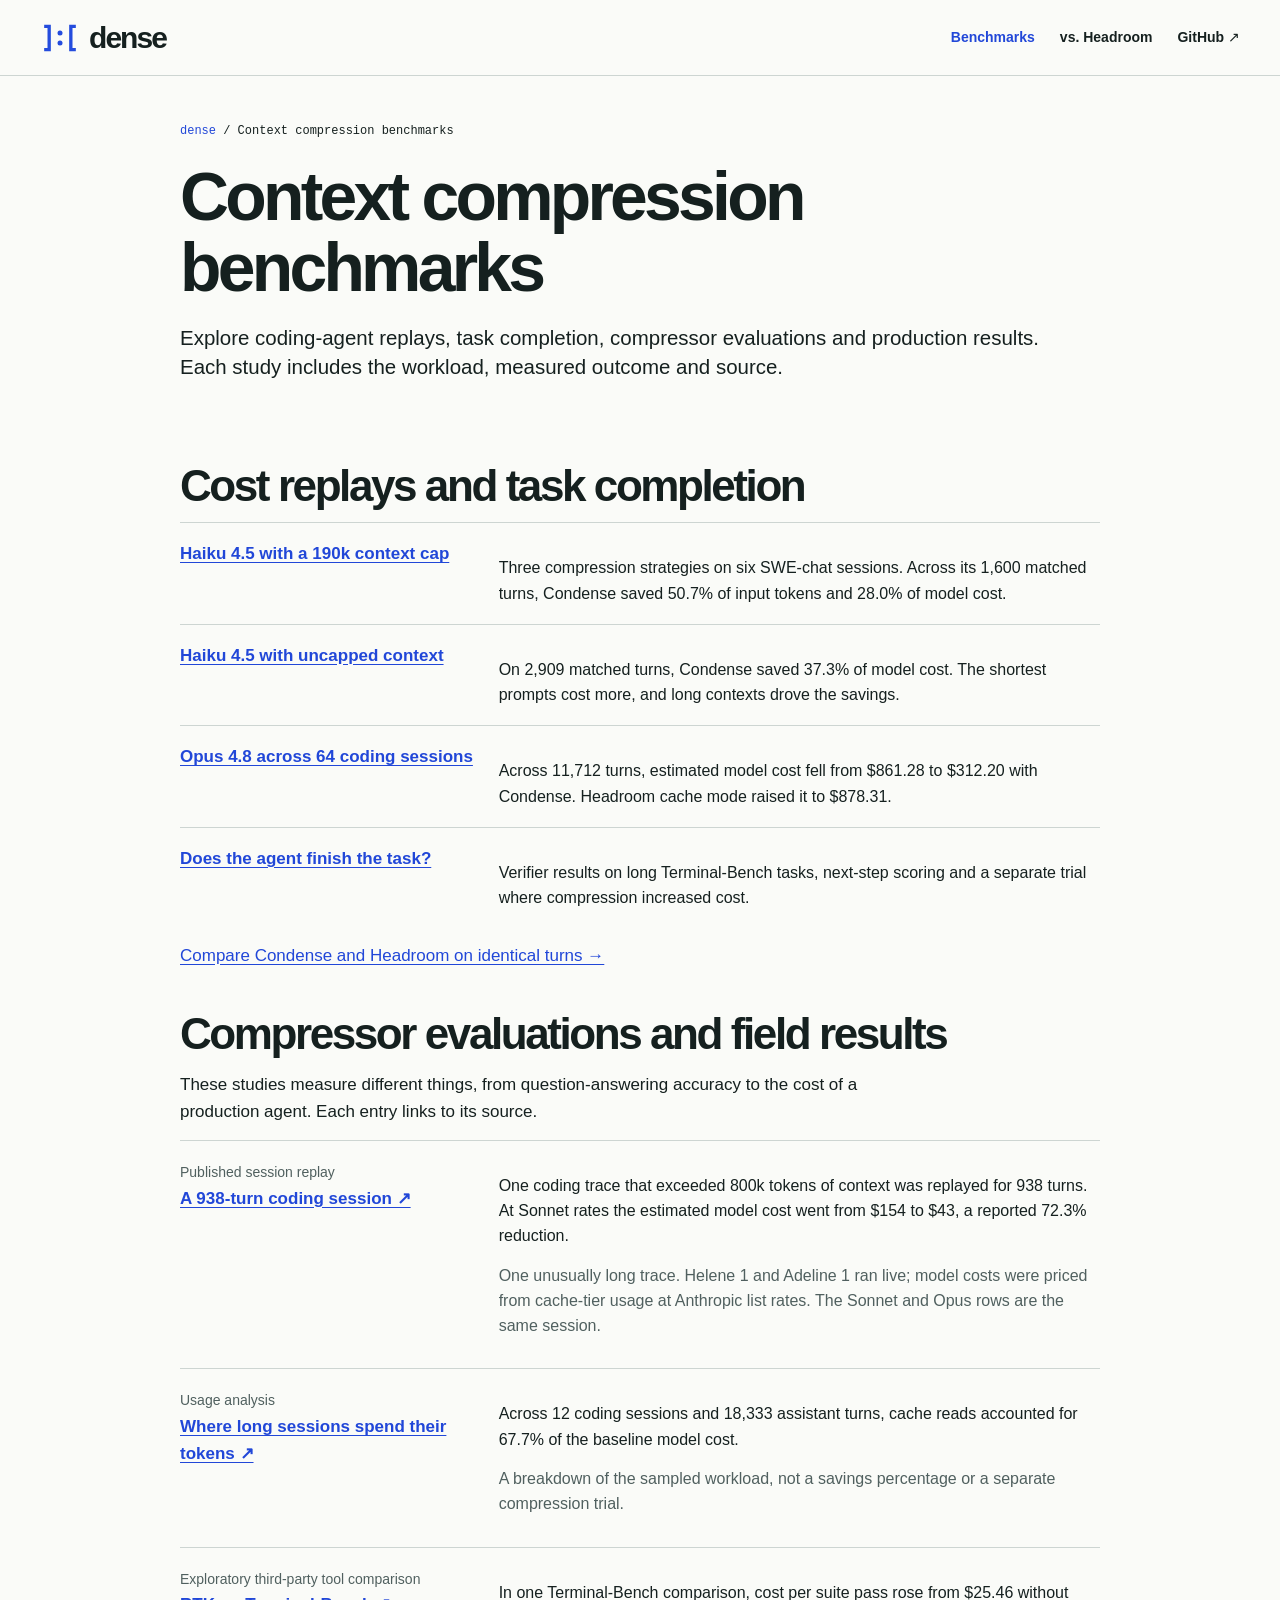
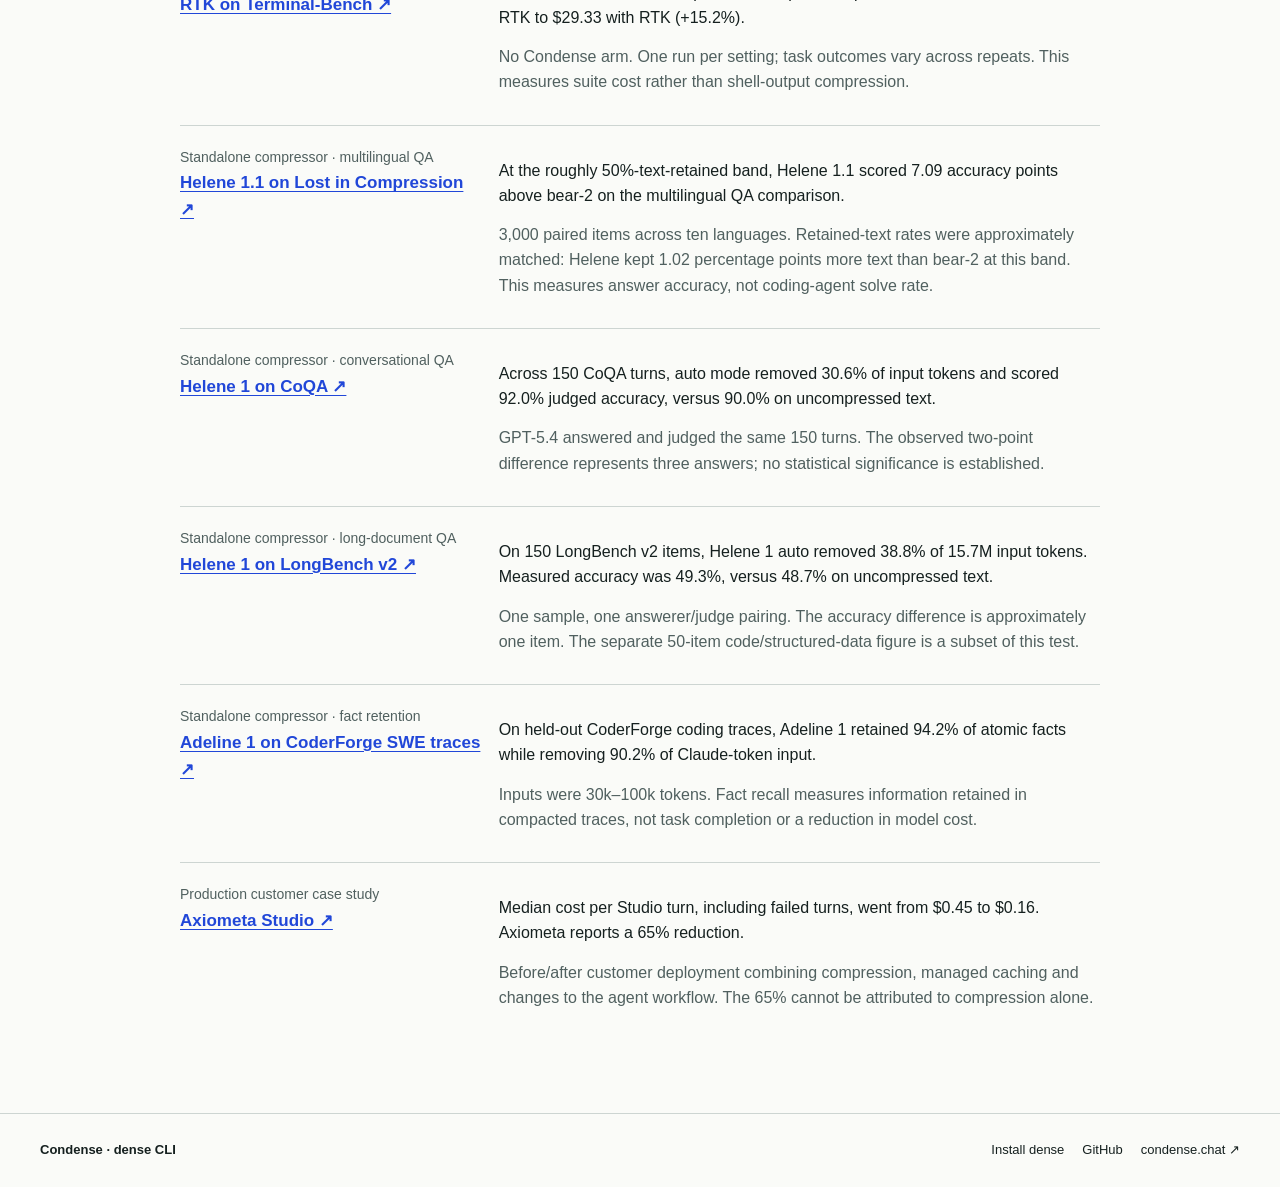
==== docs/benchmarks/index.html @ 9694a5ec "docs: publish coding-agent cost and quality benchmarks" ====
<!doctype html><html lang="en"><head>
<meta charset="utf-8"><meta name="viewport" content="width=device-width, initial-scale=1">
<title>LLM context compression benchmarks | Condense</title><meta name="description" content="Explore coding-agent replays, task completion, compressor evaluations and production results. Each study includes the workload, measured outcome and source.">
<link rel="canonical" href="https://condense-chat.github.io/dense/benchmarks/"><meta property="og:type" content="website"><meta property="og:site_name" content="Condense">
<meta property="og:title" content="LLM context compression benchmarks | Condense"><meta property="og:description" content="Explore coding-agent replays, task completion, compressor evaluations and production results. Each study includes the workload, measured outcome and source."><meta property="og:url" content="https://condense-chat.github.io/dense/benchmarks/"><meta property="og:image" content="https://condense-chat.github.io/dense/assets/social.png"><meta name="twitter:card" content="summary_large_image">
<link rel="icon" href="../assets/mark.svg"><link rel="stylesheet" href="../assets/style.css"><script defer src="../assets/copy.js"></script>
<script type="application/ld+json">{"@context": "https://schema.org", "@graph": [{"@type": "WebPage", "@id": "https://condense-chat.github.io/dense/benchmarks/", "name": "LLM context compression benchmarks | Condense", "description": "Explore coding-agent replays, task completion, compressor evaluations and production results. Each study includes the workload, measured outcome and source.", "publisher": {"@type": "Organization", "name": "Condense", "url": "https://condense.chat/"}}, {"@type": "BreadcrumbList", "itemListElement": [{"@type": "ListItem", "position": 1, "name": "dense", "item": "https://condense-chat.github.io/dense/"}, {"@type": "ListItem", "position": 2, "name": "Context compression benchmarks", "item": "https://condense-chat.github.io/dense/benchmarks/"}]}]}</script></head><body>
<a class="skip" href="#main">Skip to content</a><header class="top"><div class="wrap nav"><a class="brand" href="../" aria-label="dense home"><img src="../assets/mark.svg" alt="">dense</a><nav class="links" aria-label="Main navigation"><a href="../benchmarks/" aria-current="page">Benchmarks</a><a href="../compare/headroom/">vs. Headroom</a><a class="github" href="https://github.com/condense-chat/dense">GitHub ↗</a></nav></div></header>
<main id="main"><article class="wrap story body-end"><header class="pagehead"><nav class="crumb" aria-label="Breadcrumb"><a href="../">dense</a> / Context compression benchmarks</nav><h1>Context compression benchmarks</h1><p class="lede">Explore coding-agent replays, task completion, compressor evaluations and production results. Each study includes the workload, measured outcome and source.</p></header><h2>Cost replays and task completion</h2><ul class="rows"><li><a href="../benchmarks/haiku-capped/">Haiku 4.5 with a 190k context cap</a><p>Three compression strategies on six SWE-chat sessions. Across its 1,600 matched turns, Condense saved 50.7% of input tokens and 28.0% of model cost.</p></li><li><a href="../benchmarks/haiku-long/">Haiku 4.5 with uncapped context</a><p>On 2,909 matched turns, Condense saved 37.3% of model cost. The shortest prompts cost more, and long contexts drove the savings.</p></li><li><a href="../benchmarks/opus-rewrite/">Opus 4.8 across 64 coding sessions</a><p>Across 11,712 turns, estimated model cost fell from $861.28 to $312.20 with Condense. Headroom cache mode raised it to $878.31.</p></li><li><a href="../benchmarks/quality/">Does the agent finish the task?</a><p>Verifier results on long Terminal-Bench tasks, next-step scoring and a separate trial where compression increased cost.</p></li></ul><p><a href="../compare/headroom/">Compare Condense and Headroom on identical turns →</a></p><h2>Compressor evaluations and field results</h2><p>These studies measure different things, from question-answering accuracy to the cost of a production agent. Each entry links to its source.</p><ul class="rows"><li><div><small>Published session replay</small><br><a href="https://condense.chat/blog/anatomy-of-savings/">A 938-turn coding session ↗</a></div><div><p>One coding trace that exceeded 800k tokens of context was replayed for 938 turns. At Sonnet rates the estimated model cost went from $154 to $43, a reported 72.3% reduction.</p><p class="fine">One unusually long trace. Helene 1 and Adeline 1 ran live; model costs were priced from cache-tier usage at Anthropic list rates. The Sonnet and Opus rows are the same session.</p></div></li><li><div><small>Usage analysis</small><br><a href="https://condense.chat/blog/anatomy-of-savings/">Where long sessions spend their tokens ↗</a></div><div><p>Across 12 coding sessions and 18,333 assistant turns, cache reads accounted for 67.7% of the baseline model cost.</p><p class="fine">A breakdown of the sampled workload, not a savings percentage or a separate compression trial.</p></div></li><li><div><small>Exploratory third-party tool comparison</small><br><a href="https://condense.chat/blog/case-001-rtk/">RTK on Terminal-Bench ↗</a></div><div><p>In one Terminal-Bench comparison, cost per suite pass rose from $25.46 without RTK to $29.33 with RTK (+15.2%).</p><p class="fine">No Condense arm. One run per setting; task outcomes vary across repeats. This measures suite cost rather than shell-output compression.</p></div></li><li><div><small>Standalone compressor · multilingual QA</small><br><a href="https://condense.chat/blog/helene-1-1/">Helene 1.1 on Lost in Compression ↗</a></div><div><p>At the roughly 50%-text-retained band, Helene 1.1 scored 7.09 accuracy points above bear-2 on the multilingual QA comparison.</p><p class="fine">3,000 paired items across ten languages. Retained-text rates were approximately matched: Helene kept 1.02 percentage points more text than bear-2 at this band. This measures answer accuracy, not coding-agent solve rate.</p></div></li><li><div><small>Standalone compressor · conversational QA</small><br><a href="https://condense.chat/blog/helene-1/">Helene 1 on CoQA ↗</a></div><div><p>Across 150 CoQA turns, auto mode removed 30.6% of input tokens and scored 92.0% judged accuracy, versus 90.0% on uncompressed text.</p><p class="fine">GPT-5.4 answered and judged the same 150 turns. The observed two-point difference represents three answers; no statistical significance is established.</p></div></li><li><div><small>Standalone compressor · long-document QA</small><br><a href="https://condense.chat/blog/helene-1/">Helene 1 on LongBench v2 ↗</a></div><div><p>On 150 LongBench v2 items, Helene 1 auto removed 38.8% of 15.7M input tokens. Measured accuracy was 49.3%, versus 48.7% on uncompressed text.</p><p class="fine">One sample, one answerer/judge pairing. The accuracy difference is approximately one item. The separate 50-item code/structured-data figure is a subset of this test.</p></div></li><li><div><small>Standalone compressor · fact retention</small><br><a href="https://condense.chat/blog/2026-05-23-adeline-v1/">Adeline 1 on CoderForge SWE traces ↗</a></div><div><p>On held-out CoderForge coding traces, Adeline 1 retained 94.2% of atomic facts while removing 90.2% of Claude-token input.</p><p class="fine">Inputs were 30k–100k tokens. Fact recall measures information retained in compacted traces, not task completion or a reduction in model cost.</p></div></li><li><div><small>Production customer case study</small><br><a href="https://condense.chat/blog/axiometa/">Axiometa Studio ↗</a></div><div><p>Median cost per Studio turn, including failed turns, went from $0.45 to $0.16. Axiometa reports a 65% reduction.</p><p class="fine">Before/after customer deployment combining compression, managed caching and changes to the agent workflow. The 65% cannot be attributed to compression alone.</p></div></li></ul></article></main><footer class="footer"><div class="wrap foot"><strong>Condense · dense CLI</strong><nav aria-label="Footer"><a href="../#install">Install dense</a><a href="https://github.com/condense-chat/dense">GitHub</a><a href="https://condense.chat/">condense.chat ↗</a></nav></div></footer></body></html>
---- docs/assets/style.css ----
:root{--ink:#15201f;--muted:#50605f;--line:#cdd5d2;--paper:#fafbf8;--blue:#2147d8;--mono:ui-monospace,SFMono-Regular,Consolas,monospace;--sans:Inter,"Helvetica Neue",Arial,sans-serif}*{box-sizing:border-box}html{scroll-padding-top:18px}body{margin:0;background:var(--paper);font:17px/1.58 var(--sans);color:var(--ink)}a{color:var(--blue);text-underline-offset:.2em}a:focus-visible,button:focus-visible,summary:focus-visible{outline:3px solid #e48216;outline-offset:4px}h1,h2,h3,p,figure{margin:0}h1,h2,h3{line-height:1.04;letter-spacing:-.055em}h1{font-size:clamp(48px,6vw,91px);font-weight:650}h2{font-size:clamp(31px,4vw,54px);font-weight:600}h3{font-size:25px}p+p{margin-top:14px}.wrap{width:min(1200px,calc(100% - 80px));margin:auto}.top{border-bottom:1px solid var(--line)}.nav,.brand,.actions,.links,.foot{display:flex;align-items:center}.nav{justify-content:space-between;min-height:75px;gap:22px}.brand{gap:9px;color:var(--ink);font-size:30px;line-height:1;font-weight:700;letter-spacing:-.065em;text-decoration:none}.brand img{width:40px;height:34px}.links{gap:25px;font-size:14px;font-weight:560}.links a,.foot a{color:var(--ink);text-decoration:none}.links a:hover,.foot a:hover{text-decoration:underline}.links [aria-current=page]{color:var(--blue)}.skip{position:absolute;left:-10000px}.skip:focus{left:10px;top:6px;background:white;padding:8px;z-index:10}.hero{display:grid;grid-template-columns:1fr 1fr;align-items:center;gap:clamp(30px,5vw,82px);padding:clamp(45px,6.6vw,90px) 0}.eyebrow,.meta,.file,.kicker,.readout dt{font:600 11px/1.5 var(--mono);letter-spacing:.095em;text-transform:uppercase}.eyebrow{margin-bottom:21px;color:var(--muted)}.hero h1 em{color:var(--blue);font-style:normal}.hero .lede,.lede{font-size:clamp(18px,1.6vw,23px);line-height:1.43;max-width:47em}.hero .lede{margin:23px 0;max-width:34em}.actions{gap:20px;flex-wrap:wrap}.btn{display:inline-flex;align-items:center;justify-content:center;gap:20px;background:var(--ink);color:white;text-decoration:none;padding:12px 19px;border-radius:5px;font-weight:600;font-size:15px}.btn:hover{background:var(--blue)}.textlink{font-size:15px;font-weight:600}.herofigure{position:relative;isolation:isolate;overflow:hidden;background:#2348d9;color:white;border-radius:9px;padding:clamp(23px,3vw,42px);box-shadow:0 3px 0 #132b87}.herofigure:after{content:"";position:absolute;z-index:-1;inset:0;background-image:radial-gradient(#ffffff35 1px,transparent 1.3px);background-size:13px 13px;mask-image:linear-gradient(120deg,transparent 20%,#000 95%)}.herofigure .file{font-size:11px;color:#edf1ff}.herofigure .large{display:block;font-size:clamp(64px,7.8vw,118px);font-weight:550;line-height:1.15;letter-spacing:-.08em;margin-top:13px}.herofigure .unit{font-size:17px;font-weight:500}.bars{margin-top:22px}.barrow{display:grid;grid-template-columns:76px 1fr 70px;gap:10px;align-items:center;margin:9px 0;font:13px var(--mono)}.barrow b{text-align:right}.track{background:#ffffff27;height:8px}.bar{display:block;height:100%;background:#fff}.bar.after{width:36.25%;background:#b5f0cb}.herofigure figcaption{border-top:1px solid #ffffff55;font:12px/1.5 var(--mono);padding-top:13px;margin-top:20px}.section{border-top:1px solid var(--line);padding:clamp(35px,4.5vw,65px) 0}.secthead{display:flex;justify-content:space-between;align-items:baseline;gap:20px;margin-bottom:22px}.section p,.story p{max-width:78ch}.section h2+p,.story h2+p,.story h3+p{margin-top:15px}.section .textlink,.story .textlink{display:inline-block;margin-top:12px}.micro,figcaption,.fine{font-size:14px;color:var(--muted)}.herofigure figcaption{color:#eef3ff}.tablewrap{max-width:100%;overflow-x:auto;margin:22px 0 12px}table{border-collapse:collapse;width:100%;font-size:15px;font-variant-numeric:tabular-nums}th,td{text-align:right;border-bottom:1px solid var(--line);padding:12px 13px}th{font:600 12px/1.4 var(--mono);color:var(--muted);background:#edf1ed}td:first-child,th:first-child{text-align:left}tbody th{font:600 15px var(--sans);color:var(--ink);background:transparent}.focus{background:#edf1ff}.focus td:last-child{color:var(--blue);font-weight:650}.tagrow{display:grid;grid-template-columns:1fr 1fr;gap:22px}.panel{padding:22px;border:1px solid var(--line);border-radius:7px}.panel h3{margin-bottom:10px}.panel p{font-size:16px}.readout{margin:0 0 24px;display:grid;grid-template-columns:repeat(3,1fr);gap:10px;border-bottom:1px solid var(--line);padding:20px 0}.readout dd{margin:4px 0 0;font-size:30px;letter-spacing:-.05em}.readout dt{color:var(--muted)}.rows{list-style:none;padding:0;margin:20px 0 0}.rows li{border-top:1px solid var(--line);padding:18px 0;display:grid;grid-template-columns:minmax(200px,1fr) 2fr;gap:18px}.rows a{font-weight:600}.rows p{font-size:16px}.rows small{color:var(--muted);font-size:14px}.pagehead{padding:48px 0 34px}.pagehead h1{font-size:clamp(40px,5.3vw,76px);max-width:19ch}.pagehead .lede{margin:20px 0 5px}.crumb{font:12px var(--mono);margin-bottom:24px}.story{max-width:920px}.story h2{font-size:clamp(29px,3.5vw,44px);margin-top:42px}.story h3{margin-top:28px}.story p,.story ul{margin-top:14px}.plot{margin:20px 0 12px}.plot img{width:100%;max-width:780px;display:block}.plot figcaption{margin-top:8px}.install{background:#e9ede7}.install .wrap{padding-block:44px}.install h2{margin-bottom:14px}code,pre{font-family:var(--mono)}code{font-size:.9em}pre{padding:15px 18px;background:#132522;color:#eef7ee;border-radius:5px;overflow-x:auto;line-height:1.55;font-size:14px;margin:8px 0 12px}.cmd{position:relative}.cmd pre{padding-right:75px}.copy{position:absolute;top:8px;right:8px;color:#ecf6f0;border:1px solid #65766f;border-radius:3px;background:#243b35;cursor:pointer;padding:5px 8px;font:12px var(--mono)}details{margin-top:14px}summary{cursor:pointer;font-weight:600}.install .launch{margin-top:15px}.foot{justify-content:space-between;gap:15px;flex-wrap:wrap;padding:26px 0;font-size:13px}.foot nav{display:flex;gap:18px}.footer{margin-top:38px;border-top:1px solid var(--line)}.install+.footer{margin-top:0}.fine{margin-block:12px}.body-end{padding-bottom:35px}.kicker{color:var(--blue)}@media(max-width:800px){.wrap{width:calc(100% - 36px)}.hero{gap:25px}.nav{gap:10px}.links{gap:14px}.herofigure{padding:22px}.barrow{grid-template-columns:66px 1fr 57px;font-size:11px}.rows li{grid-template-columns:1fr 1.6fr}}@media(max-width:660px){.nav{min-height:62px}.links{gap:12px;font-size:12px}.links .github{display:none}.brand{font-size:25px}.brand img{width:30px}.hero{grid-template-columns:1fr;padding:36px 0;gap:28px}.hero h1{font-size:clamp(46px,10vw,68px)}.eyebrow{margin-bottom:12px}.hero .lede{margin:16px 0}.herofigure .large{font-size:67px}.tagrow,.rows li{grid-template-columns:1fr}.rows li{gap:5px}.secthead{display:block}.readout dd{font-size:24px}.panel{padding:15px}th,td{padding:9px 8px;font-size:13px}.wrap{width:calc(100% - 30px)}.foot nav{flex-wrap:wrap}.herofigure .bars{margin-top:13px}}
.herofigure figcaption a{color:white}.install h3{margin-top:22px;font-size:19px}.story .crumb a,.pagehead .crumb a{text-decoration:none}.study-group{margin:25px 0 0}.study-group h3{font-size:22px}.story .kicker{margin-top:0}.plot img{background:white;border:1px solid var(--line);border-radius:6px}.data-caption{font:600 12px/1.5 var(--mono);text-align:left;color:var(--muted);padding-bottom:8px}summary:focus-visible{outline-offset:1px}.herofigure .large{font-variant-numeric:tabular-nums}
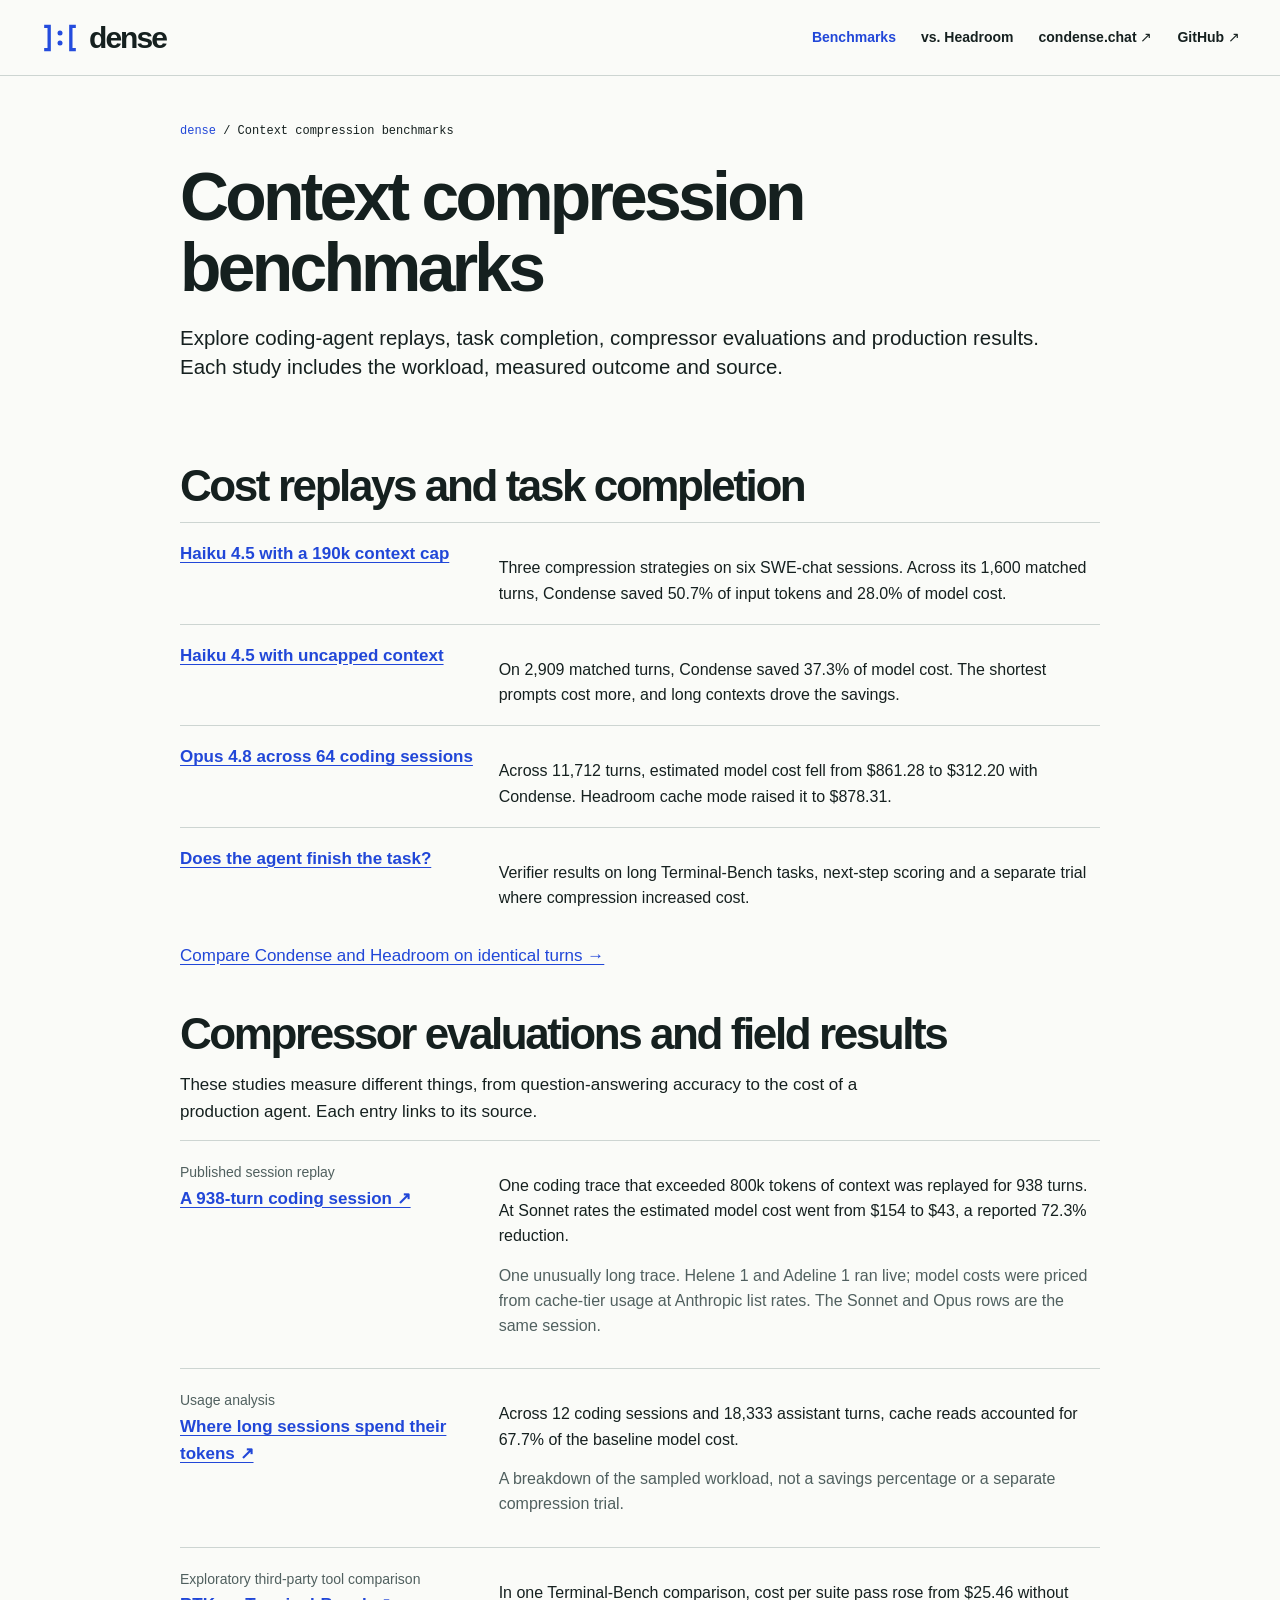
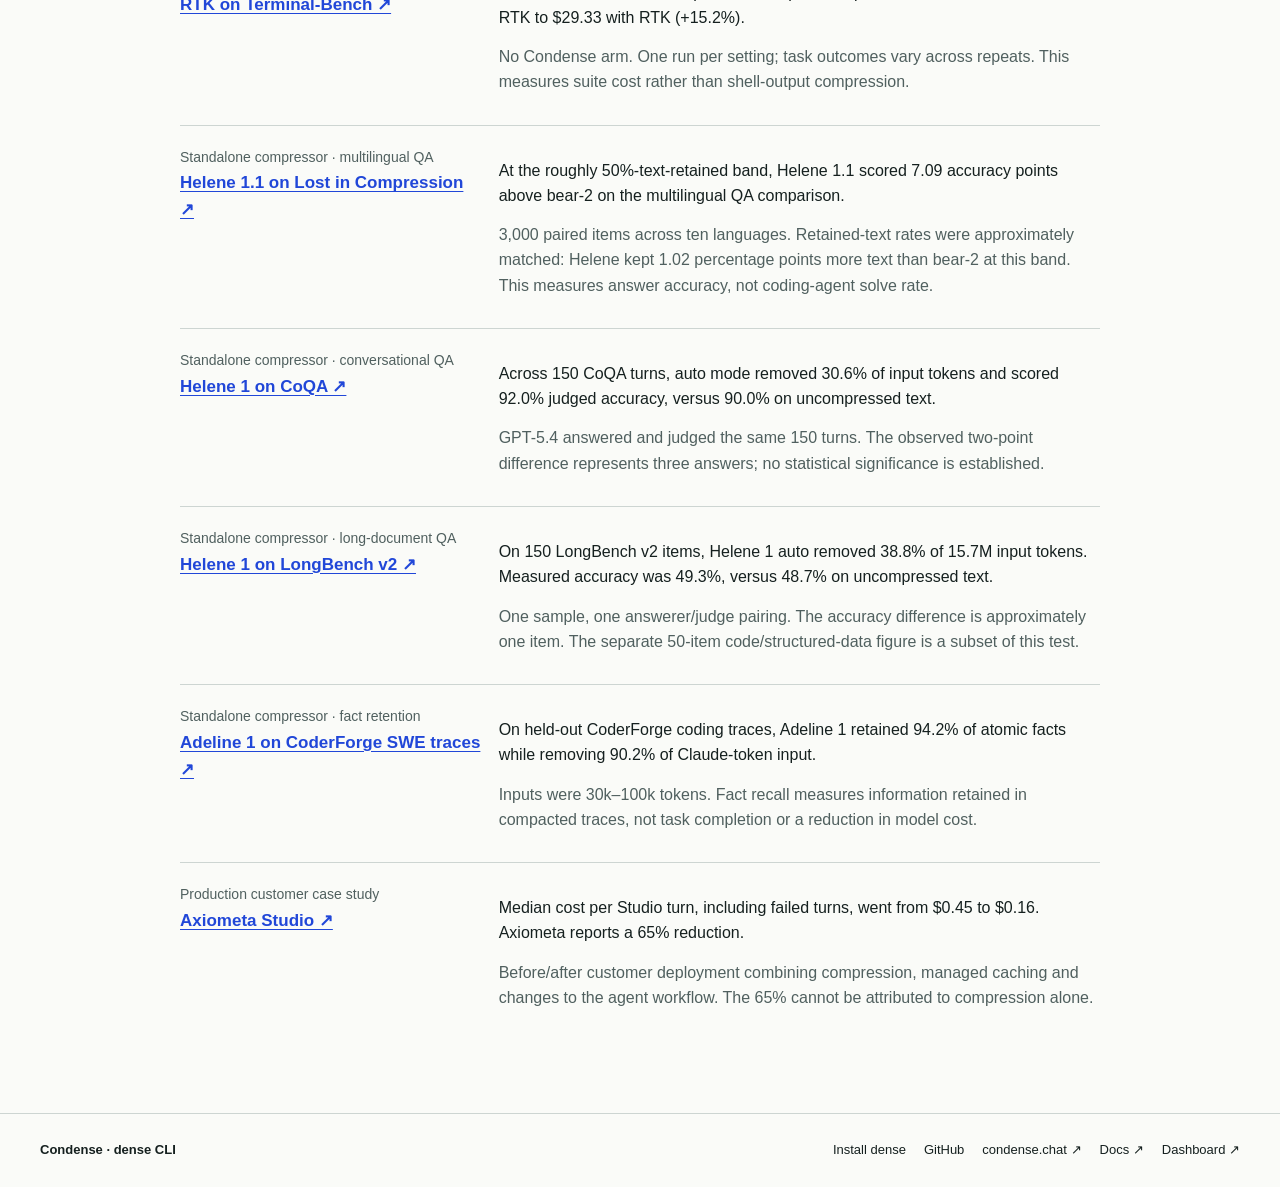
==== commit b34dda7f: "docs: add condense.chat, docs and dashboard links" ====
--- a/docs/benchmarks/index.html
+++ b/docs/benchmarks/index.html
@@ -5,5 +5,5 @@
 <meta property="og:title" content="LLM context compression benchmarks | Condense"><meta property="og:description" content="Explore coding-agent replays, task completion, compressor evaluations and production results. Each study includes the workload, measured outcome and source."><meta property="og:url" content="https://condense-chat.github.io/dense/benchmarks/"><meta property="og:image" content="https://condense-chat.github.io/dense/assets/social.png"><meta name="twitter:card" content="summary_large_image">
 <link rel="icon" href="../assets/mark.svg"><link rel="stylesheet" href="../assets/style.css"><script defer src="../assets/copy.js"></script>
 <script type="application/ld+json">{"@context": "https://schema.org", "@graph": [{"@type": "WebPage", "@id": "https://condense-chat.github.io/dense/benchmarks/", "name": "LLM context compression benchmarks | Condense", "description": "Explore coding-agent replays, task completion, compressor evaluations and production results. Each study includes the workload, measured outcome and source.", "publisher": {"@type": "Organization", "name": "Condense", "url": "https://condense.chat/"}}, {"@type": "BreadcrumbList", "itemListElement": [{"@type": "ListItem", "position": 1, "name": "dense", "item": "https://condense-chat.github.io/dense/"}, {"@type": "ListItem", "position": 2, "name": "Context compression benchmarks", "item": "https://condense-chat.github.io/dense/benchmarks/"}]}]}</script></head><body>
-<a class="skip" href="#main">Skip to content</a><header class="top"><div class="wrap nav"><a class="brand" href="../" aria-label="dense home"><img src="../assets/mark.svg" alt="">dense</a><nav class="links" aria-label="Main navigation"><a href="../benchmarks/" aria-current="page">Benchmarks</a><a href="../compare/headroom/">vs. Headroom</a><a class="github" href="https://github.com/condense-chat/dense">GitHub ↗</a></nav></div></header>
-<main id="main"><article class="wrap story body-end"><header class="pagehead"><nav class="crumb" aria-label="Breadcrumb"><a href="../">dense</a> / Context compression benchmarks</nav><h1>Context compression benchmarks</h1><p class="lede">Explore coding-agent replays, task completion, compressor evaluations and production results. Each study includes the workload, measured outcome and source.</p></header><h2>Cost replays and task completion</h2><ul class="rows"><li><a href="../benchmarks/haiku-capped/">Haiku 4.5 with a 190k context cap</a><p>Three compression strategies on six SWE-chat sessions. Across its 1,600 matched turns, Condense saved 50.7% of input tokens and 28.0% of model cost.</p></li><li><a href="../benchmarks/haiku-long/">Haiku 4.5 with uncapped context</a><p>On 2,909 matched turns, Condense saved 37.3% of model cost. The shortest prompts cost more, and long contexts drove the savings.</p></li><li><a href="../benchmarks/opus-rewrite/">Opus 4.8 across 64 coding sessions</a><p>Across 11,712 turns, estimated model cost fell from $861.28 to $312.20 with Condense. Headroom cache mode raised it to $878.31.</p></li><li><a href="../benchmarks/quality/">Does the agent finish the task?</a><p>Verifier results on long Terminal-Bench tasks, next-step scoring and a separate trial where compression increased cost.</p></li></ul><p><a href="../compare/headroom/">Compare Condense and Headroom on identical turns →</a></p><h2>Compressor evaluations and field results</h2><p>These studies measure different things, from question-answering accuracy to the cost of a production agent. Each entry links to its source.</p><ul class="rows"><li><div><small>Published session replay</small><br><a href="https://condense.chat/blog/anatomy-of-savings/">A 938-turn coding session ↗</a></div><div><p>One coding trace that exceeded 800k tokens of context was replayed for 938 turns. At Sonnet rates the estimated model cost went from $154 to $43, a reported 72.3% reduction.</p><p class="fine">One unusually long trace. Helene 1 and Adeline 1 ran live; model costs were priced from cache-tier usage at Anthropic list rates. The Sonnet and Opus rows are the same session.</p></div></li><li><div><small>Usage analysis</small><br><a href="https://condense.chat/blog/anatomy-of-savings/">Where long sessions spend their tokens ↗</a></div><div><p>Across 12 coding sessions and 18,333 assistant turns, cache reads accounted for 67.7% of the baseline model cost.</p><p class="fine">A breakdown of the sampled workload, not a savings percentage or a separate compression trial.</p></div></li><li><div><small>Exploratory third-party tool comparison</small><br><a href="https://condense.chat/blog/case-001-rtk/">RTK on Terminal-Bench ↗</a></div><div><p>In one Terminal-Bench comparison, cost per suite pass rose from $25.46 without RTK to $29.33 with RTK (+15.2%).</p><p class="fine">No Condense arm. One run per setting; task outcomes vary across repeats. This measures suite cost rather than shell-output compression.</p></div></li><li><div><small>Standalone compressor · multilingual QA</small><br><a href="https://condense.chat/blog/helene-1-1/">Helene 1.1 on Lost in Compression ↗</a></div><div><p>At the roughly 50%-text-retained band, Helene 1.1 scored 7.09 accuracy points above bear-2 on the multilingual QA comparison.</p><p class="fine">3,000 paired items across ten languages. Retained-text rates were approximately matched: Helene kept 1.02 percentage points more text than bear-2 at this band. This measures answer accuracy, not coding-agent solve rate.</p></div></li><li><div><small>Standalone compressor · conversational QA</small><br><a href="https://condense.chat/blog/helene-1/">Helene 1 on CoQA ↗</a></div><div><p>Across 150 CoQA turns, auto mode removed 30.6% of input tokens and scored 92.0% judged accuracy, versus 90.0% on uncompressed text.</p><p class="fine">GPT-5.4 answered and judged the same 150 turns. The observed two-point difference represents three answers; no statistical significance is established.</p></div></li><li><div><small>Standalone compressor · long-document QA</small><br><a href="https://condense.chat/blog/helene-1/">Helene 1 on LongBench v2 ↗</a></div><div><p>On 150 LongBench v2 items, Helene 1 auto removed 38.8% of 15.7M input tokens. Measured accuracy was 49.3%, versus 48.7% on uncompressed text.</p><p class="fine">One sample, one answerer/judge pairing. The accuracy difference is approximately one item. The separate 50-item code/structured-data figure is a subset of this test.</p></div></li><li><div><small>Standalone compressor · fact retention</small><br><a href="https://condense.chat/blog/2026-05-23-adeline-v1/">Adeline 1 on CoderForge SWE traces ↗</a></div><div><p>On held-out CoderForge coding traces, Adeline 1 retained 94.2% of atomic facts while removing 90.2% of Claude-token input.</p><p class="fine">Inputs were 30k–100k tokens. Fact recall measures information retained in compacted traces, not task completion or a reduction in model cost.</p></div></li><li><div><small>Production customer case study</small><br><a href="https://condense.chat/blog/axiometa/">Axiometa Studio ↗</a></div><div><p>Median cost per Studio turn, including failed turns, went from $0.45 to $0.16. Axiometa reports a 65% reduction.</p><p class="fine">Before/after customer deployment combining compression, managed caching and changes to the agent workflow. The 65% cannot be attributed to compression alone.</p></div></li></ul></article></main><footer class="footer"><div class="wrap foot"><strong>Condense · dense CLI</strong><nav aria-label="Footer"><a href="../#install">Install dense</a><a href="https://github.com/condense-chat/dense">GitHub</a><a href="https://condense.chat/">condense.chat ↗</a></nav></div></footer></body></html>
+<a class="skip" href="#main">Skip to content</a><header class="top"><div class="wrap nav"><a class="brand" href="../" aria-label="dense home"><img src="../assets/mark.svg" alt="">dense</a><nav class="links" aria-label="Main navigation"><a href="../benchmarks/" aria-current="page">Benchmarks</a><a href="../compare/headroom/">vs. Headroom</a><a href="https://condense.chat/">condense.chat ↗</a><a class="github" href="https://github.com/condense-chat/dense">GitHub ↗</a></nav></div></header>
+<main id="main"><article class="wrap story body-end"><header class="pagehead"><nav class="crumb" aria-label="Breadcrumb"><a href="../">dense</a> / Context compression benchmarks</nav><h1>Context compression benchmarks</h1><p class="lede">Explore coding-agent replays, task completion, compressor evaluations and production results. Each study includes the workload, measured outcome and source.</p></header><h2>Cost replays and task completion</h2><ul class="rows"><li><a href="../benchmarks/haiku-capped/">Haiku 4.5 with a 190k context cap</a><p>Three compression strategies on six SWE-chat sessions. Across its 1,600 matched turns, Condense saved 50.7% of input tokens and 28.0% of model cost.</p></li><li><a href="../benchmarks/haiku-long/">Haiku 4.5 with uncapped context</a><p>On 2,909 matched turns, Condense saved 37.3% of model cost. The shortest prompts cost more, and long contexts drove the savings.</p></li><li><a href="../benchmarks/opus-rewrite/">Opus 4.8 across 64 coding sessions</a><p>Across 11,712 turns, estimated model cost fell from $861.28 to $312.20 with Condense. Headroom cache mode raised it to $878.31.</p></li><li><a href="../benchmarks/quality/">Does the agent finish the task?</a><p>Verifier results on long Terminal-Bench tasks, next-step scoring and a separate trial where compression increased cost.</p></li></ul><p><a href="../compare/headroom/">Compare Condense and Headroom on identical turns →</a></p><h2>Compressor evaluations and field results</h2><p>These studies measure different things, from question-answering accuracy to the cost of a production agent. Each entry links to its source.</p><ul class="rows"><li><div><small>Published session replay</small><br><a href="https://condense.chat/blog/anatomy-of-savings/">A 938-turn coding session ↗</a></div><div><p>One coding trace that exceeded 800k tokens of context was replayed for 938 turns. At Sonnet rates the estimated model cost went from $154 to $43, a reported 72.3% reduction.</p><p class="fine">One unusually long trace. Helene 1 and Adeline 1 ran live; model costs were priced from cache-tier usage at Anthropic list rates. The Sonnet and Opus rows are the same session.</p></div></li><li><div><small>Usage analysis</small><br><a href="https://condense.chat/blog/anatomy-of-savings/">Where long sessions spend their tokens ↗</a></div><div><p>Across 12 coding sessions and 18,333 assistant turns, cache reads accounted for 67.7% of the baseline model cost.</p><p class="fine">A breakdown of the sampled workload, not a savings percentage or a separate compression trial.</p></div></li><li><div><small>Exploratory third-party tool comparison</small><br><a href="https://condense.chat/blog/case-001-rtk/">RTK on Terminal-Bench ↗</a></div><div><p>In one Terminal-Bench comparison, cost per suite pass rose from $25.46 without RTK to $29.33 with RTK (+15.2%).</p><p class="fine">No Condense arm. One run per setting; task outcomes vary across repeats. This measures suite cost rather than shell-output compression.</p></div></li><li><div><small>Standalone compressor · multilingual QA</small><br><a href="https://condense.chat/blog/helene-1-1/">Helene 1.1 on Lost in Compression ↗</a></div><div><p>At the roughly 50%-text-retained band, Helene 1.1 scored 7.09 accuracy points above bear-2 on the multilingual QA comparison.</p><p class="fine">3,000 paired items across ten languages. Retained-text rates were approximately matched: Helene kept 1.02 percentage points more text than bear-2 at this band. This measures answer accuracy, not coding-agent solve rate.</p></div></li><li><div><small>Standalone compressor · conversational QA</small><br><a href="https://condense.chat/blog/helene-1/">Helene 1 on CoQA ↗</a></div><div><p>Across 150 CoQA turns, auto mode removed 30.6% of input tokens and scored 92.0% judged accuracy, versus 90.0% on uncompressed text.</p><p class="fine">GPT-5.4 answered and judged the same 150 turns. The observed two-point difference represents three answers; no statistical significance is established.</p></div></li><li><div><small>Standalone compressor · long-document QA</small><br><a href="https://condense.chat/blog/helene-1/">Helene 1 on LongBench v2 ↗</a></div><div><p>On 150 LongBench v2 items, Helene 1 auto removed 38.8% of 15.7M input tokens. Measured accuracy was 49.3%, versus 48.7% on uncompressed text.</p><p class="fine">One sample, one answerer/judge pairing. The accuracy difference is approximately one item. The separate 50-item code/structured-data figure is a subset of this test.</p></div></li><li><div><small>Standalone compressor · fact retention</small><br><a href="https://condense.chat/blog/2026-05-23-adeline-v1/">Adeline 1 on CoderForge SWE traces ↗</a></div><div><p>On held-out CoderForge coding traces, Adeline 1 retained 94.2% of atomic facts while removing 90.2% of Claude-token input.</p><p class="fine">Inputs were 30k–100k tokens. Fact recall measures information retained in compacted traces, not task completion or a reduction in model cost.</p></div></li><li><div><small>Production customer case study</small><br><a href="https://condense.chat/blog/axiometa/">Axiometa Studio ↗</a></div><div><p>Median cost per Studio turn, including failed turns, went from $0.45 to $0.16. Axiometa reports a 65% reduction.</p><p class="fine">Before/after customer deployment combining compression, managed caching and changes to the agent workflow. The 65% cannot be attributed to compression alone.</p></div></li></ul></article></main><footer class="footer"><div class="wrap foot"><strong>Condense · dense CLI</strong><nav aria-label="Footer"><a href="../#install">Install dense</a><a href="https://github.com/condense-chat/dense">GitHub</a><a href="https://condense.chat/">condense.chat ↗</a><a href="https://condense.chat/docs/">Docs ↗</a><a href="https://helm.condense.chat/">Dashboard ↗</a></nav></div></footer></body></html>
